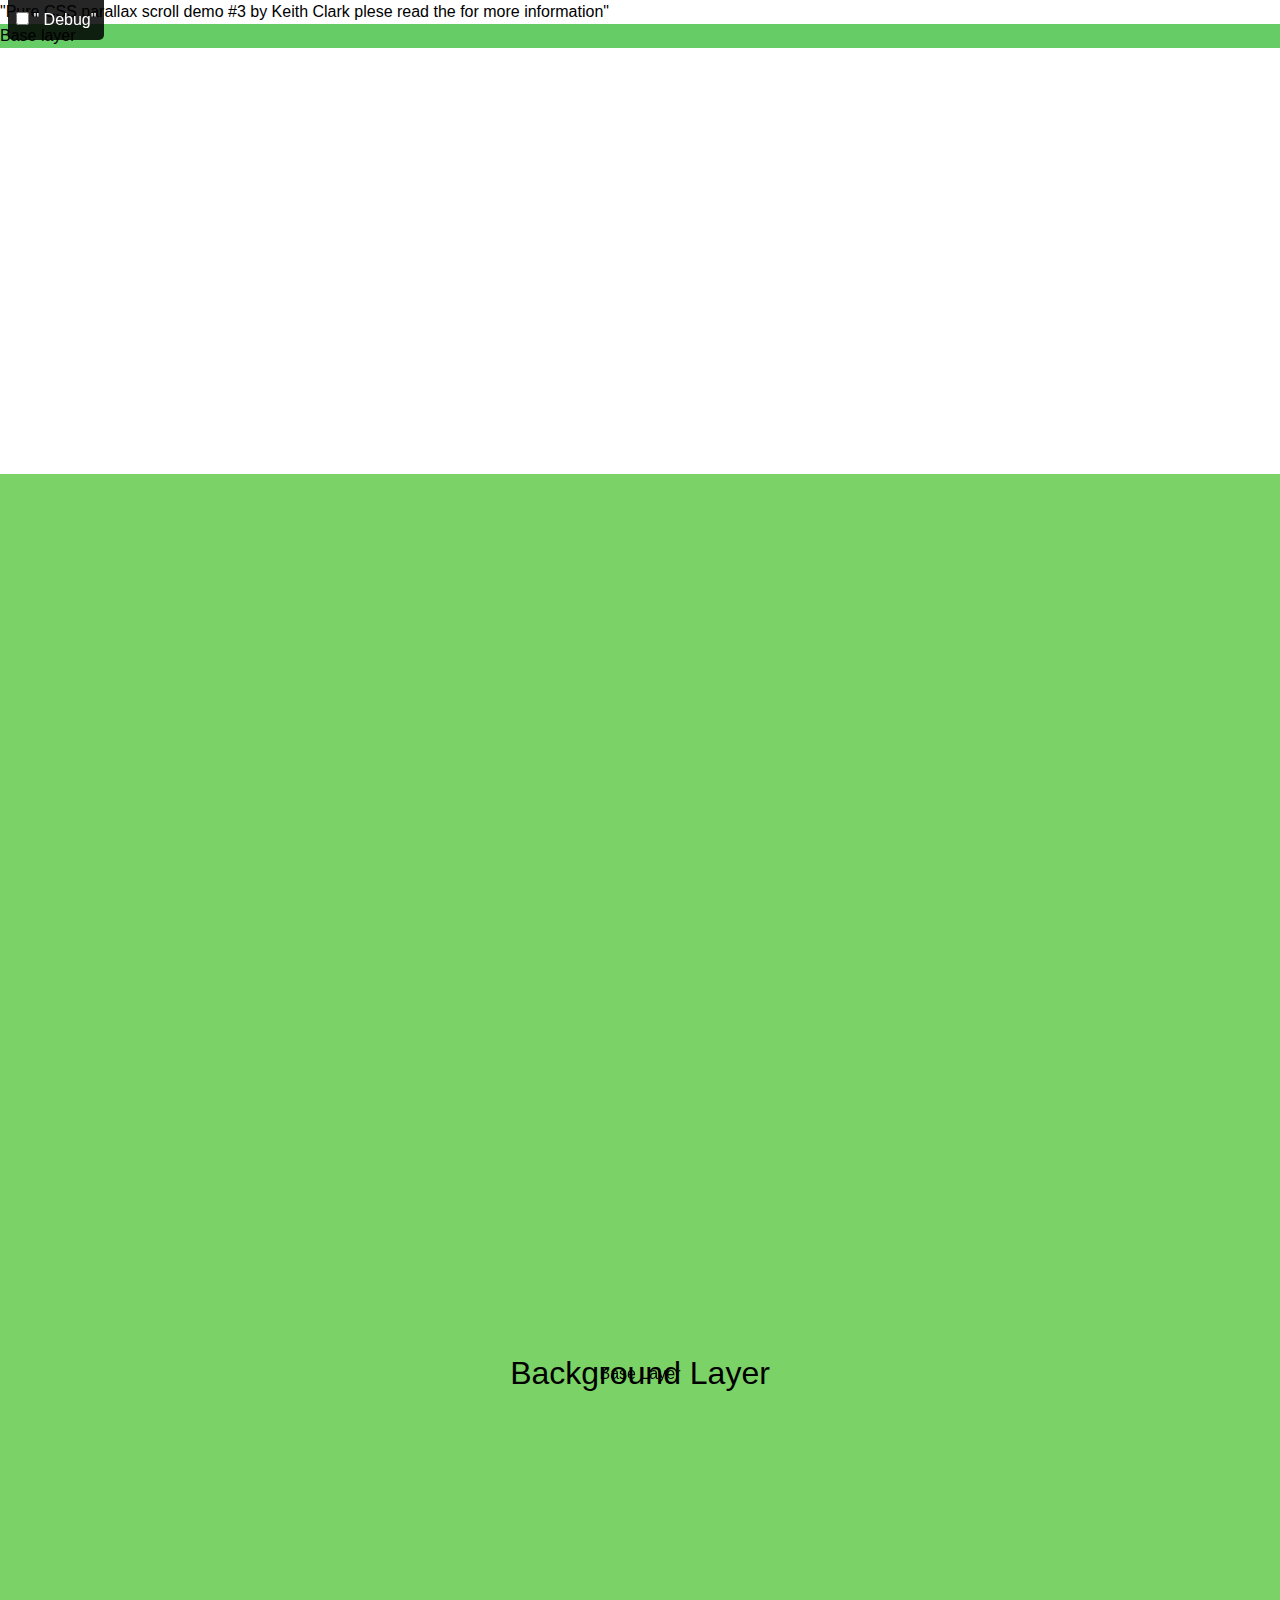
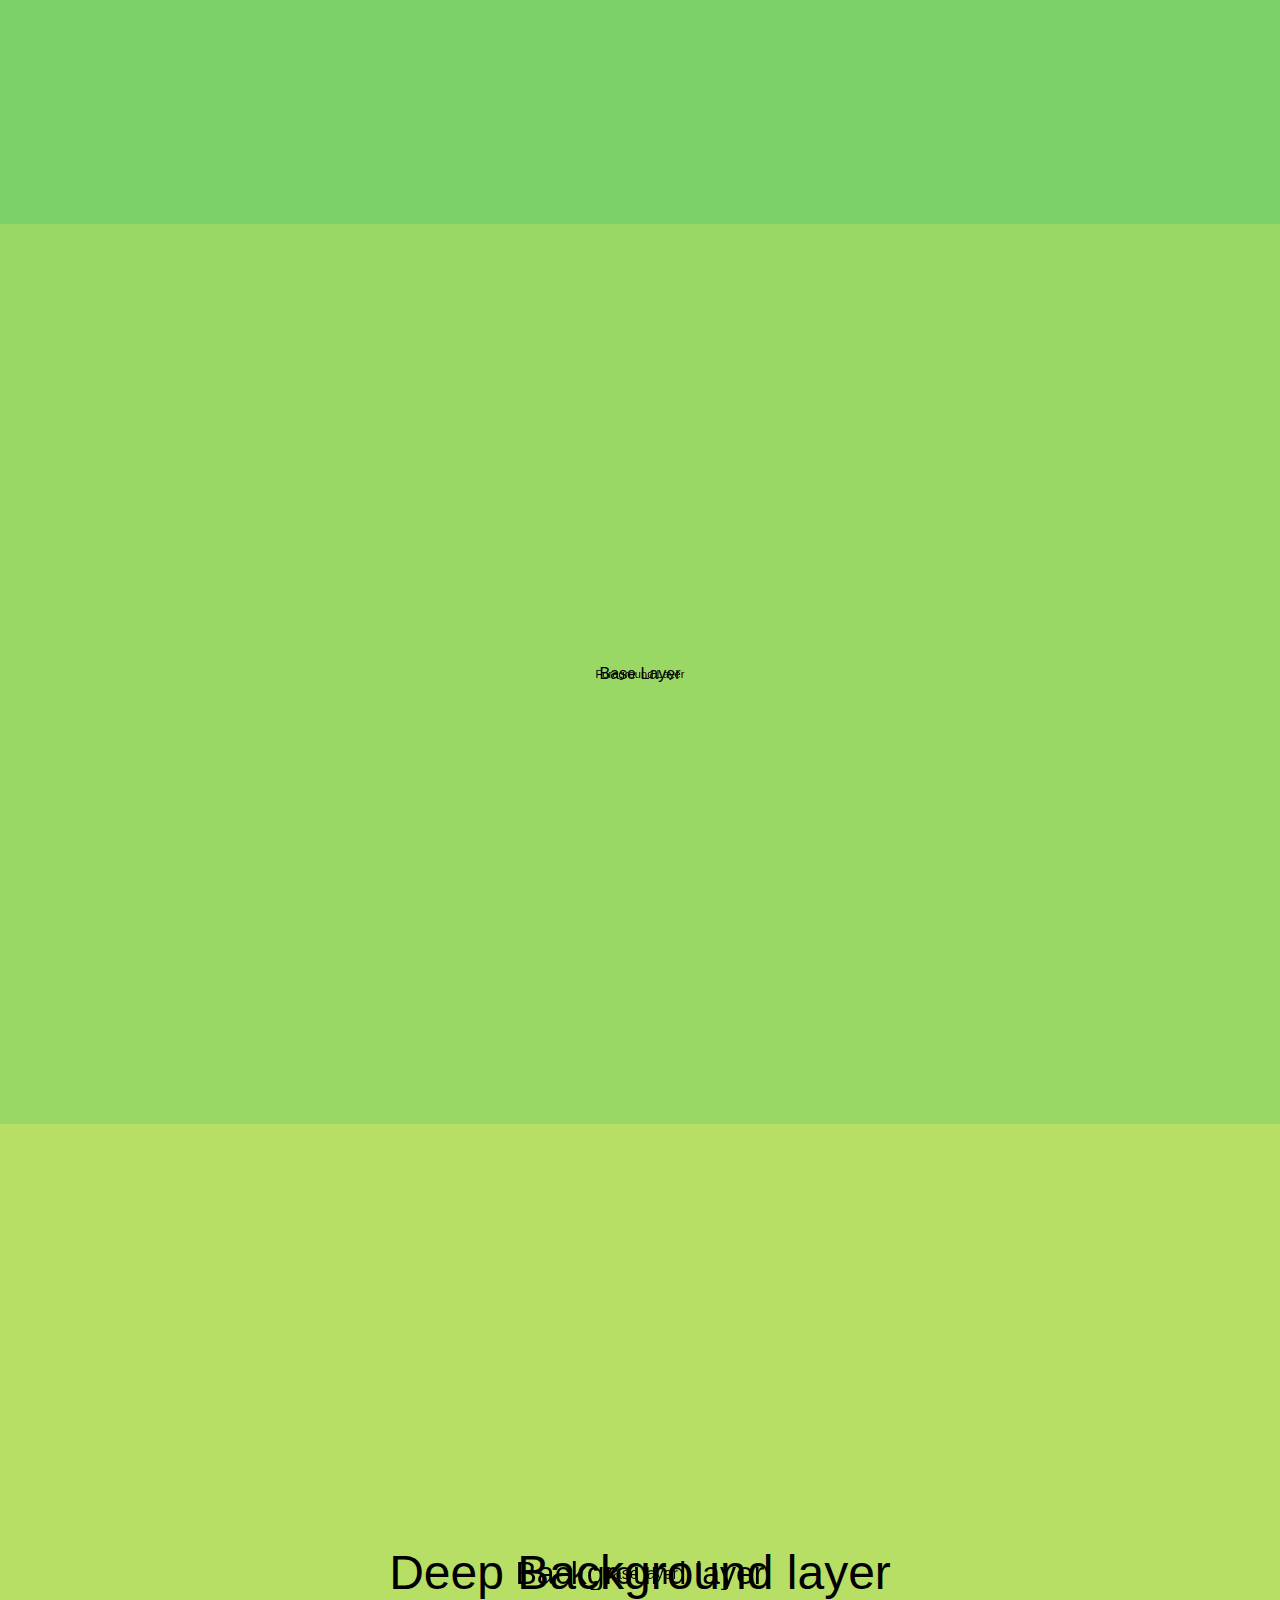
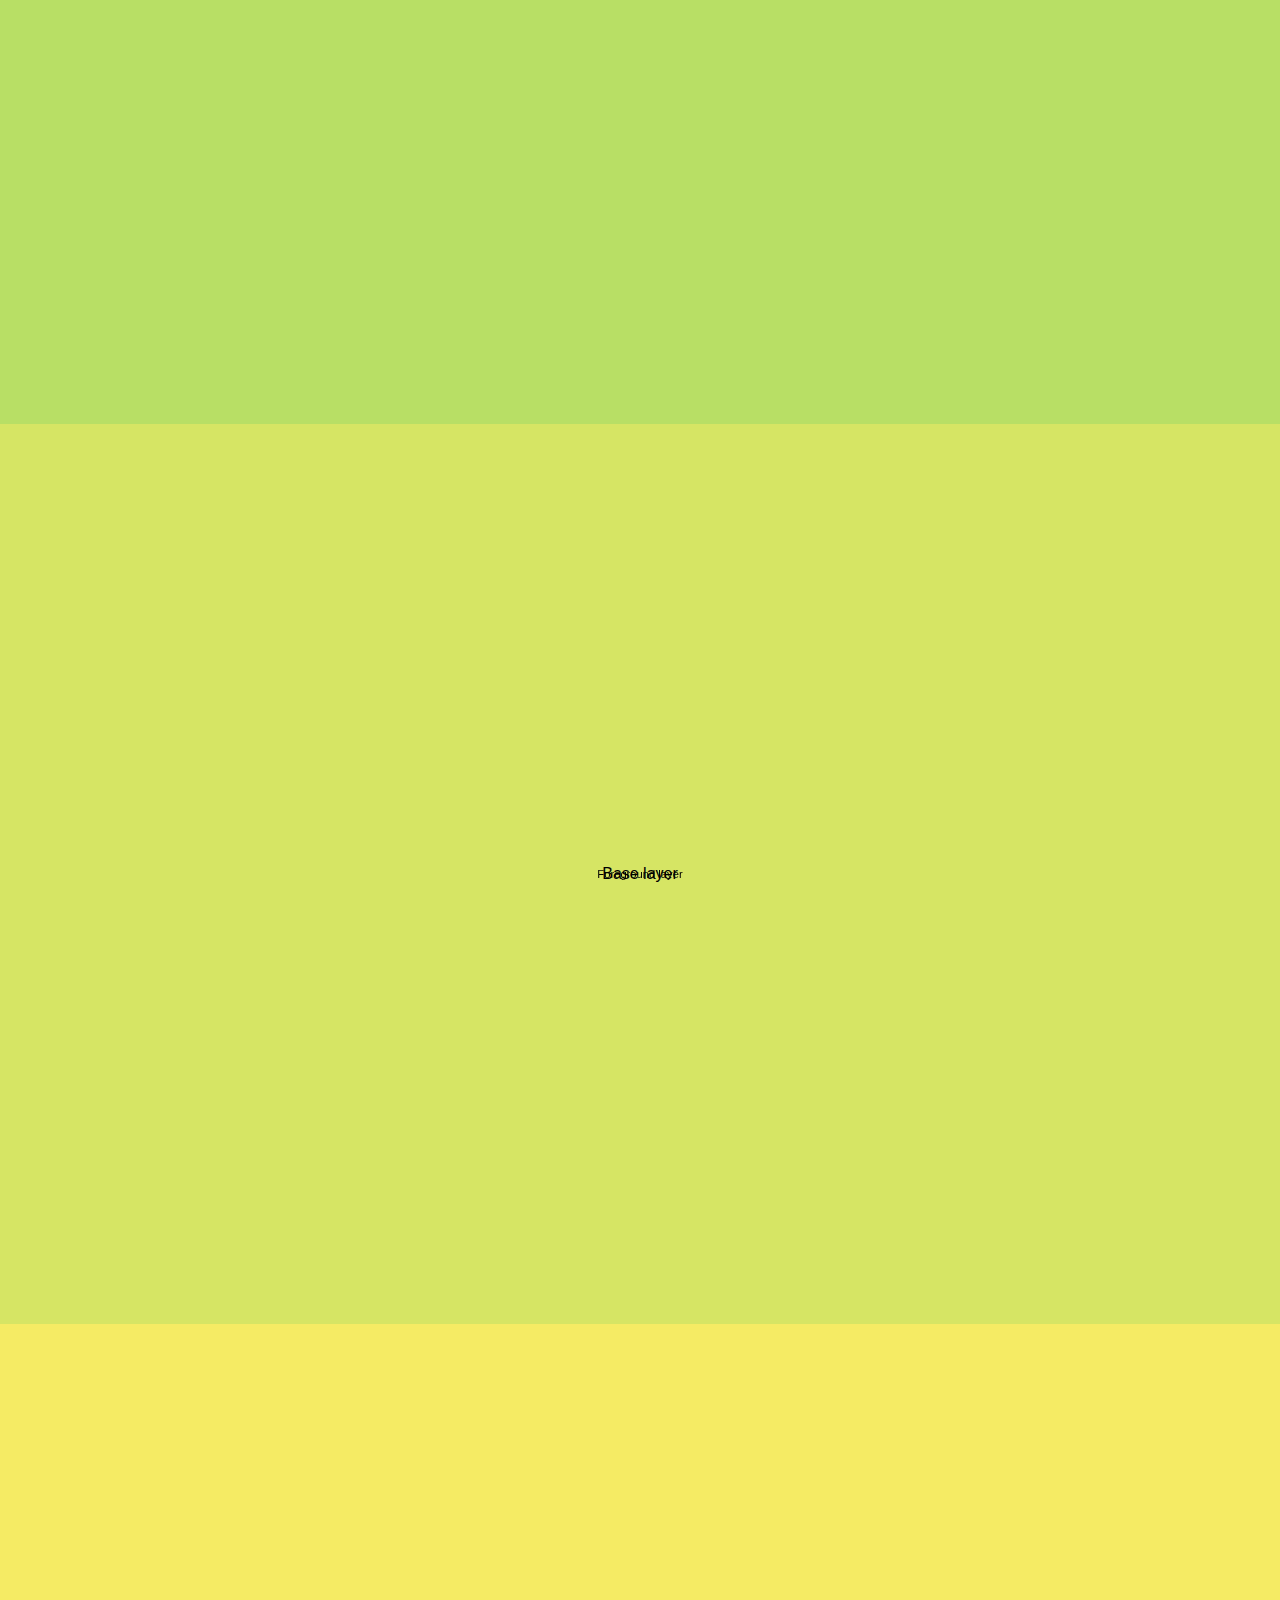
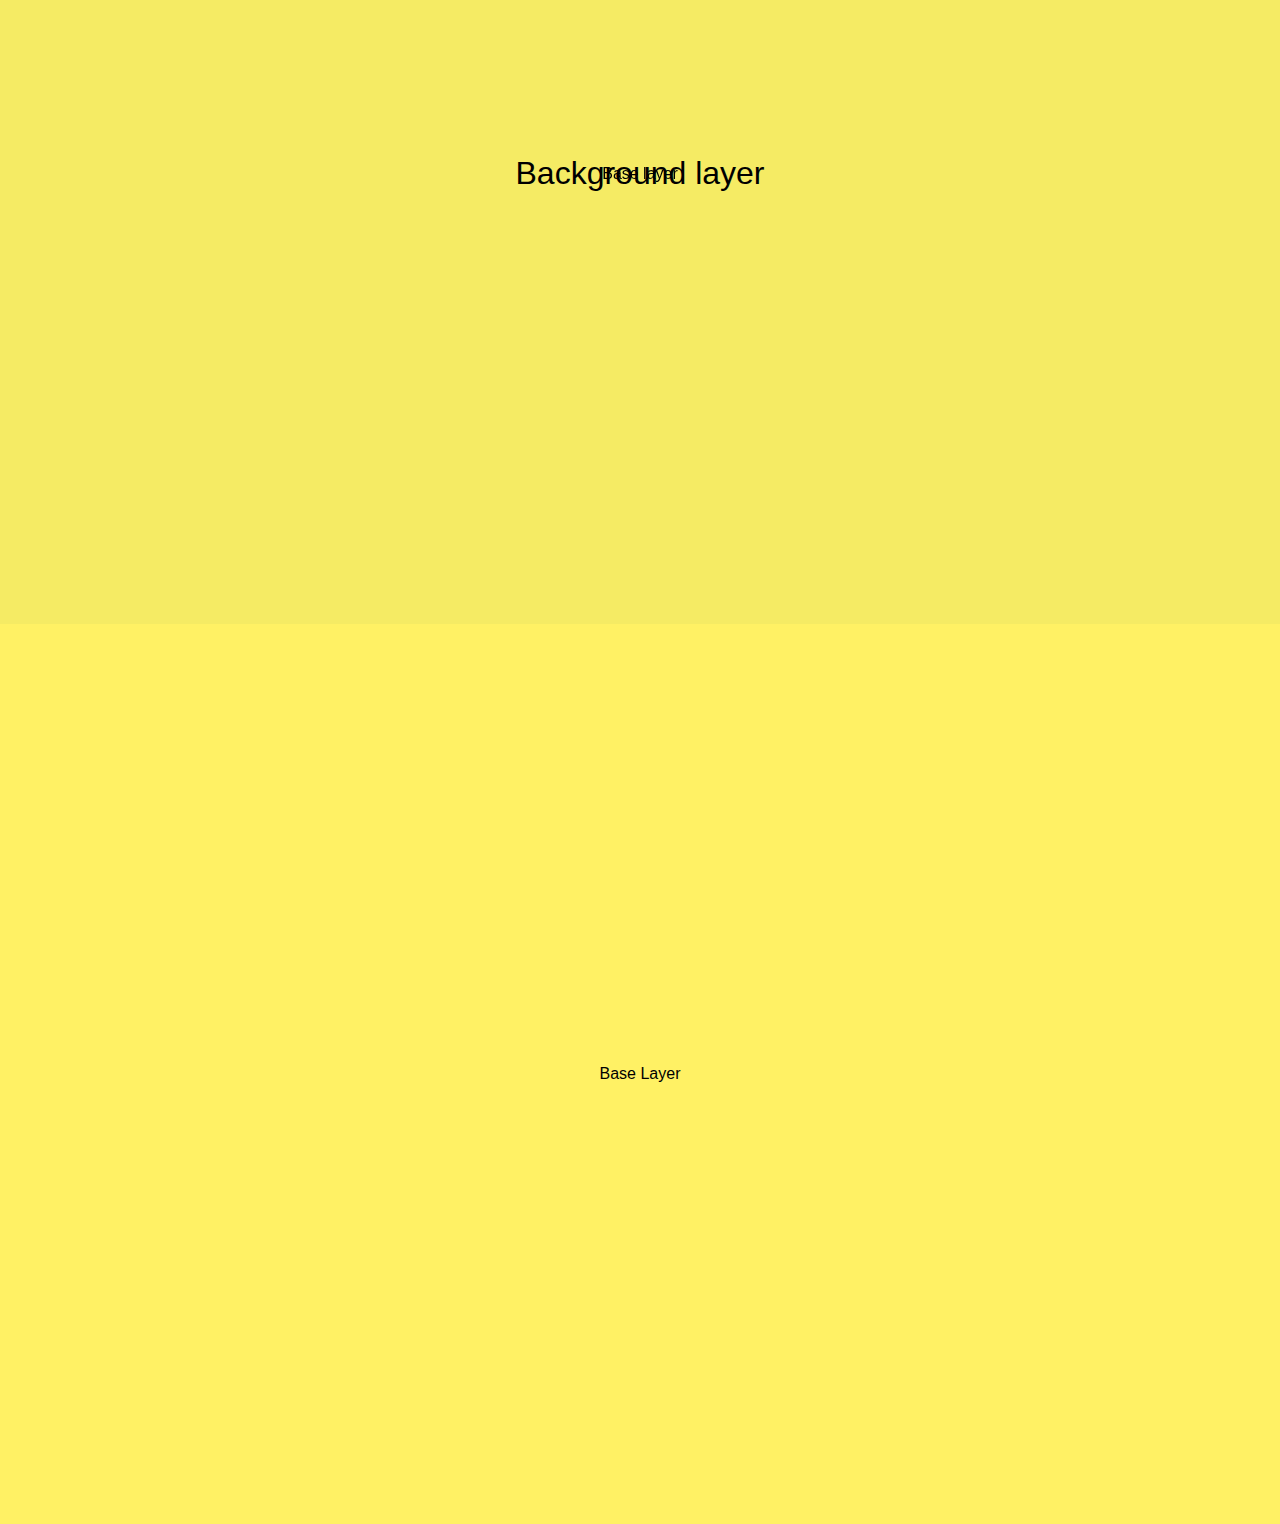
==== index.html @ 5cefb1a2 "First blood!" ====
<!doctype html>
<!-- TODO
-->
<html>
<head>
    <meta charset="utf-8">
    <meta name="viewport" content="width=device-width">
    <title>Parijs-Roubaix</title>
    <link rel="stylesheet" type="text/css" href="main.css">
</head>

<body class="debug-on">
    <div class="debug">
        <label>
            <Input type="checkbox"> " Debug"
        </label>
    </div>
    <div class="demo-info">
        "Pure CSS parallax scroll demo #3 by Keith Clark plese read the for more information"

        </div>    
    <div class="Parallax">
        <div id="group1" class="parallax__group">
            <div class="Parallax__layer parallax__layer--base">
                <div class="Title">Base layer</div>
            </div>
        </div>
        <div id="group2" class="parallax__group">
            <div class="parallax__layer parallax__layer--base">
                <div class="title">Base Layer</div>
            </div>
            <div class="parallax__layer parallax__layer--back">
                <div class="title">Background Layer</div>
            </div>
        </div>
        <div id="group3" class="parallax__group">
            <div class="parallax__layer parallax__layer--fore">
                <div class="title">Foreground Layer</div>
            </div>
            <div class="parallax__layer parallax__layer--base">
                <div class="title">Base Layer</div>
            </div>
        </div>
        <div id="group4" class="parallax__group">
            <div class="parallax__layer parallax__layer--base">
                <div class="title">Base layer</div>
            </div>
            <div class="parallax__layer parallax__layer--back">
                <div class="title">Background layer</div>
            </div>
            <div class="parallax__layer parallax__layer--deep">
                <div class="title">Deep Background layer</div>
            </div>
            
        </div>
        <div id="group5" class="parallax__group">
            <div class="parallax__layer parallax__layer--fore">
                <div class="title">Foreground layer</div>
            </div>
            <div class="parallax__layer parallax__layer--base">
                <div class="title">Base layer</div>
            </div>
        </div>
        <div id="group6" class="parallax__group">
            <div class="parallax__layer parallax__layer--back">
                <div class="title">Background layer</div>
            </div>
            <div class="parallax__layer parallax__layer--base">
                <div class="title">Base layer</div>
            </div>
        </div>
        <div id="group7" class="parallax__group">
            <div class="parallax__layer parallax__layer--base">
                <div class="title">Base Layer</div>
            </div>
        </div>
    </div>
    <script async="" src="//www.google-analytics.com/analytics.js"></script>    
    <script>
        var debugInput = document.querySelector("input");

        function updateDebugState() {
            document.body.classList.toggle('debug-on', debugInput.checked);
        }
        debugInput.addEventListener("click", updateDebugState);
        updateDebugState();
    </script>
</body>

</html>
---- main.css ----
/* Parallax base styles
  --------------------------------------------- */

  .parallax {
    height: 500px; /* fallback for older browsers */
    height: 100vh;
    overflow-x: hidden;
    overflow-y: auto;
    -webkit-perspective: 300px;
    perspective: 300px;
  }

  .parallax__group {
    position: relative;
    height: 500px; /* fallback for older browsers */
    height: 100vh;
    -webkit-transform-style: preserve-3d;
    transform-style: preserve-3d;
  }

  .parallax__layer {
    position: absolute;
    top: 0;
    left: 0;
    right: 0;
    bottom: 0;
  }

  .parallax__layer--fore {
    -webkit-transform: translateZ(90px) scale(.7);
    transform: translateZ(90px) scale(.7);
    z-index: 1;
  }

  .parallax__layer--base {
    -webkit-transform: translateZ(0);
    transform: translateZ(0);
    z-index: 4;
  }

  .parallax__layer--back {
    -webkit-transform: translateZ(-300px) scale(2);
    transform: translateZ(-300px) scale(2);
    z-index: 3;
  }

  .parallax__layer--deep {
    -webkit-transform: translateZ(-600px) scale(3);
    transform: translateZ(-600px) scale(3);
    z-index: 2;
  }


  /* Debugger styles - used to show the effect
  --------------------------------------------- */

  .debug {
    position: fixed;
    top: 0;
    left: .5em;
    z-index: 999;
    background: rgba(0,0,0,.85);
    color: #fff;
    padding: .5em;
    border-radius: 0 0 5px 5px;
  }
  .debug-on .parallax__group {
    -webkit-transform: translate3d(800px, 0, -800px) rotateY(30deg);
    transform: translate3d(700px, 0, -800px) rotateY(30deg);
 }
  .debug-on .parallax__layer {
    box-shadow: 0 0 0 2px #000;
    opacity: 0.9;
  }
  .parallax__group {
    -webkit-transition: -webkit-transform 0.5s;
    transition: transform 0.5s;
  }


  /* demo styles
  --------------------------------------------- */

  body, html {
    overflow: hidden;
  }

  body {
    font: 100% / 1.5 Arial;
  }

  * {
    margin:0;
    padding:0;
  }

  .parallax {
    font-size: 200%;
  }

   /* centre the content in the parallax layers */
  .title {
    text-align: center;
    position: absolute;
    left: 50%;
    top: 50%;
    -webkit-transform: translate(-50%, -50%);
    transform: translate(-50%, -50%);
  }



  /* style the groups
  --------------------------------------------- */

  #group1 {
    z-index: 5; /* slide over group 2 */
  }
  #group1 .parallax__layer--base {
    background: rgb(102,204,102);
  }

  #group2 {
    z-index: 3; /* slide under groups 1 and 3 */
  }
  #group2 .parallax__layer--back {
    background: rgb(123,210,102);
  }

  #group3 {
    z-index: 4; /* slide over group 2 and 4 */
  }
  #group3 .parallax__layer--base {
    background: rgb(153,216,101);
  }

  #group4 {
    z-index: 2; /* slide under group 3 and 5 */
  }
  #group4 .parallax__layer--deep {
    background: rgb(184,223,101);
  }

  #group5 {
    z-index: 3; /* slide over group 4 and 6 */
  }
  #group5 .parallax__layer--base {
    background: rgb(214,229,100);
  }

  #group6 {
    z-index: 2; /* slide under group 5 and 7 */
  }
  #group6 .parallax__layer--back {
    background: rgb(245,235,100);
  }

  #group7 {
    z-index: 3; /* slide over group 7 */
  }
  #group7 .parallax__layer--base {
    background: rgb(255,241,100);
  }


  /* misc
  --------------------------------------------- */
  .demo__info {
    position: absolute;
    z-index:100;
    bottom: 1vh;
    top: auto;
    font-size:80%;
    text-align:center;
    width: 100%;
  }
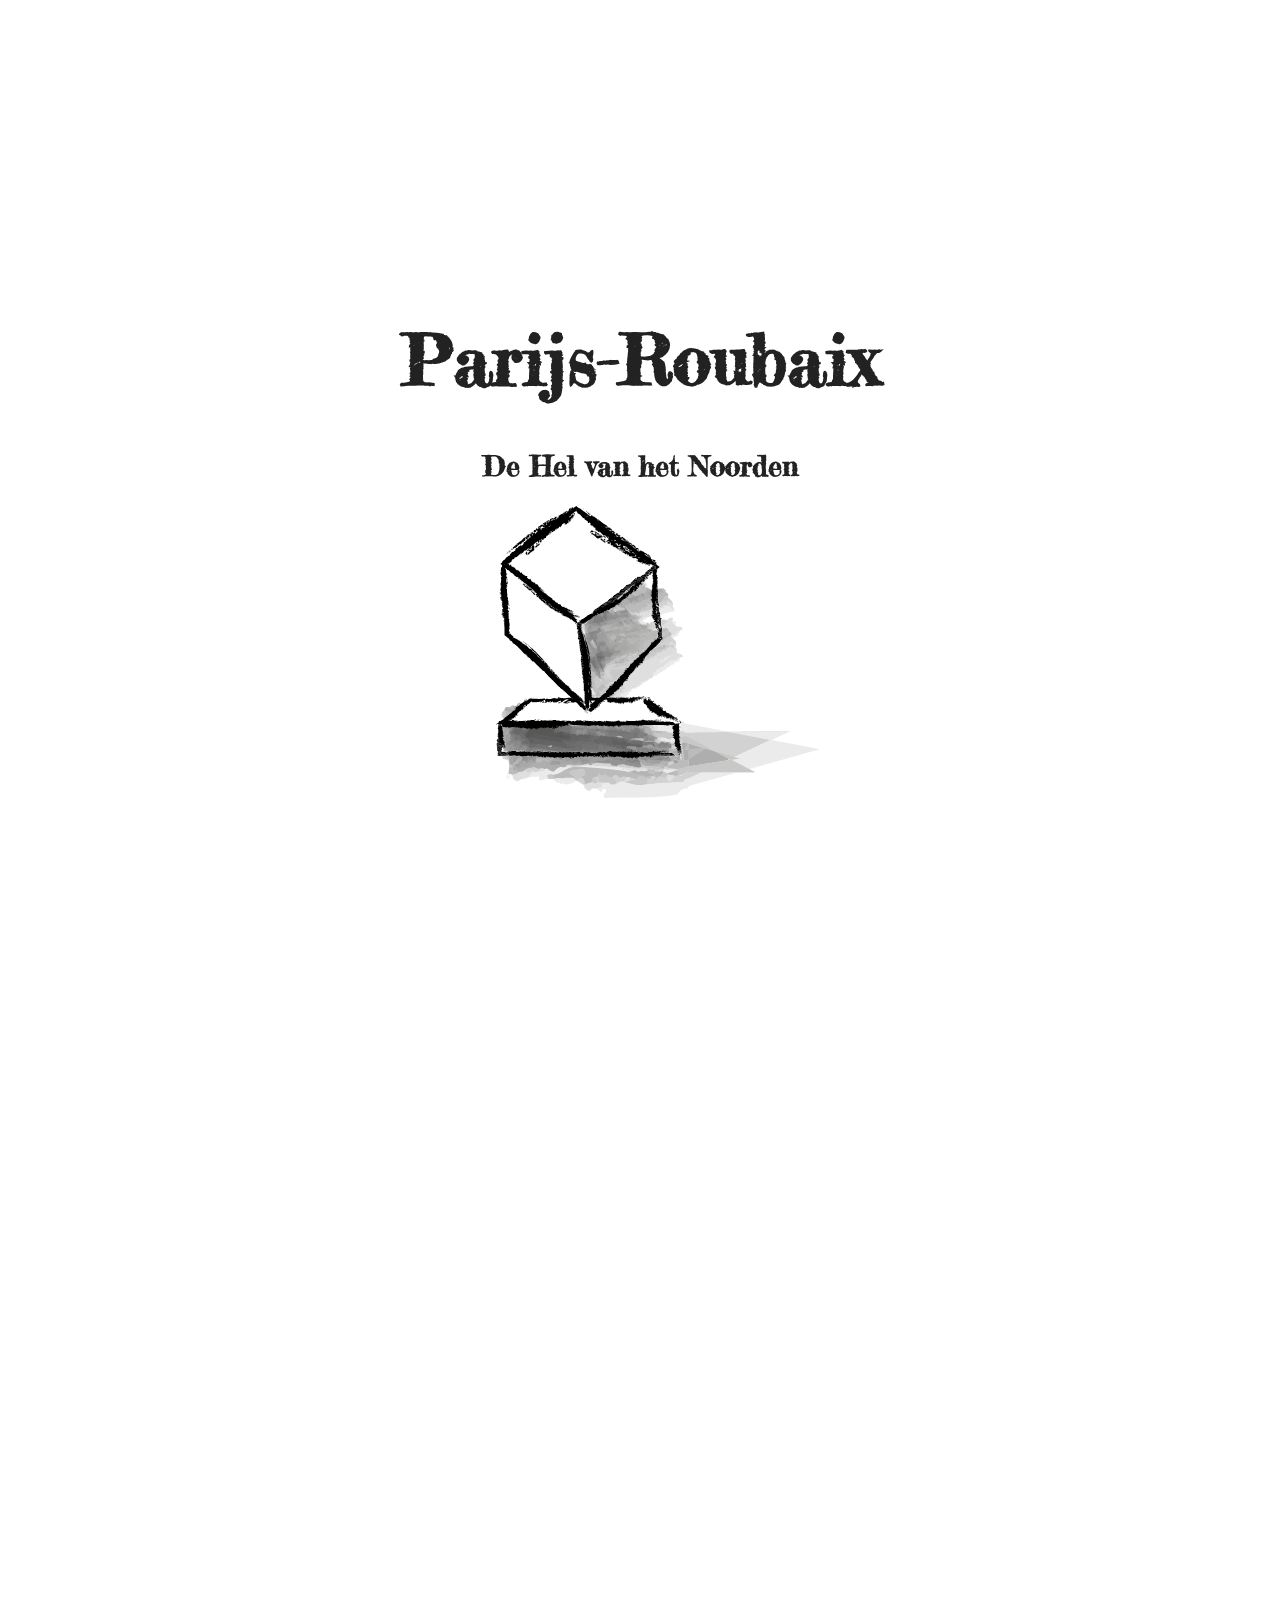
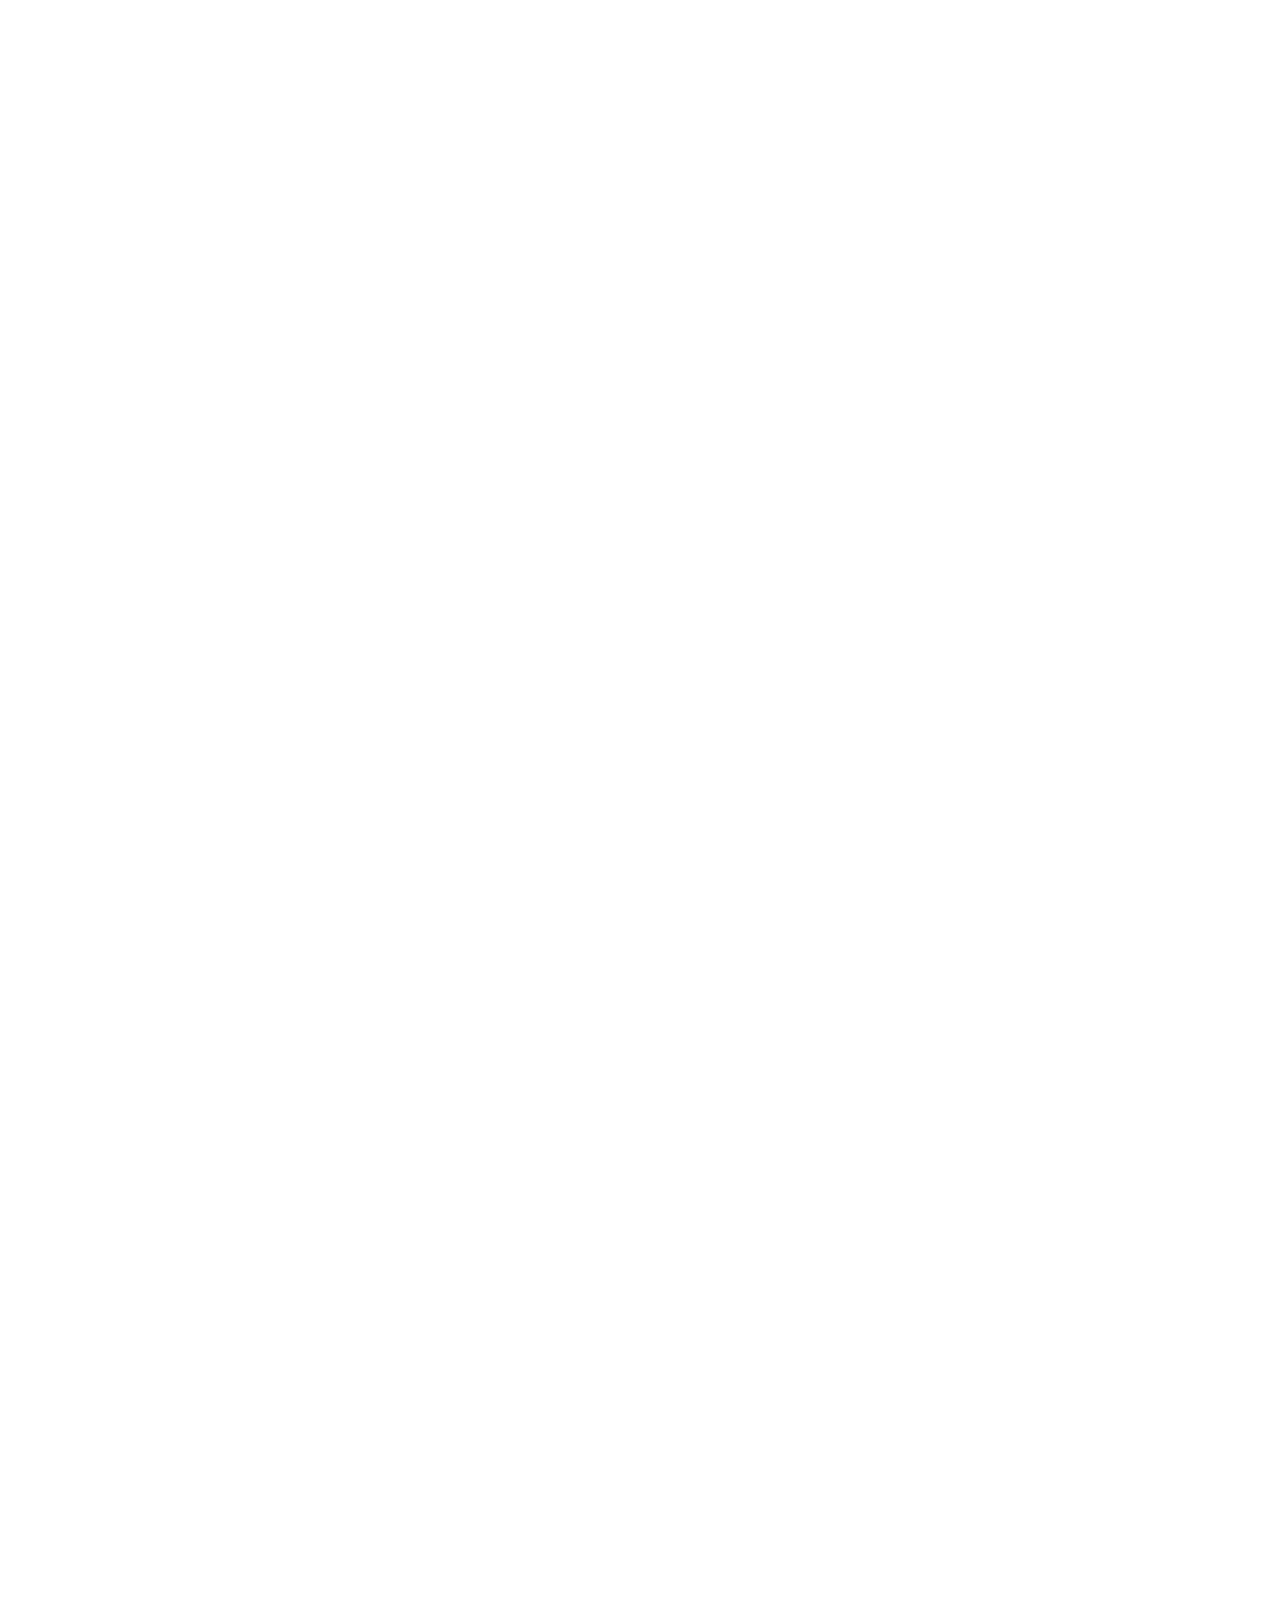
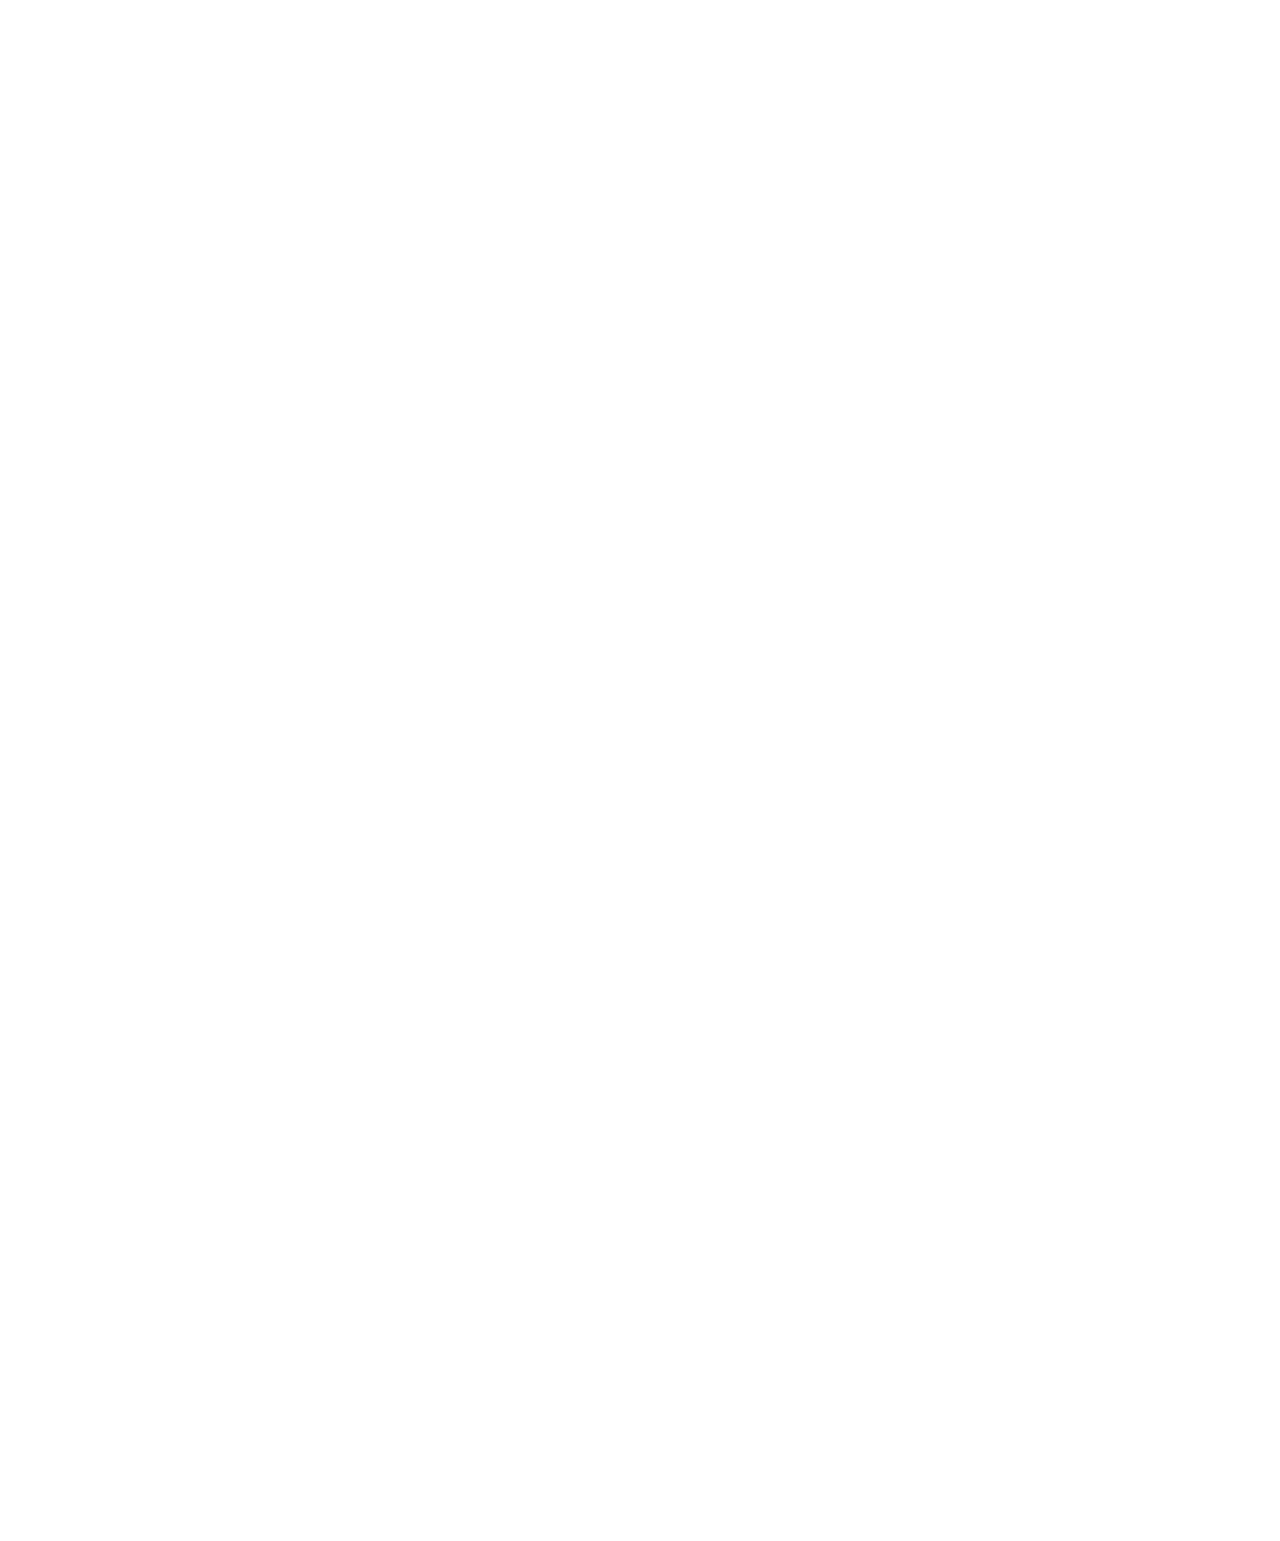
==== commit 6a0fd8e8: "Removed old index files and changes parrallex image to absolute." ====
--- a/index.html
+++ b/index.html
@@ -2,6 +2,7 @@
 <!-- TODO
 -->
 <html>
+
 <head>
     <meta charset="utf-8">
     <meta name="viewport" content="width=device-width">
@@ -9,82 +10,40 @@
     <link rel="stylesheet" type="text/css" href="main.css">
 </head>
 
-<body class="debug-on">
-    <div class="debug">
-        <label>
-            <Input type="checkbox"> " Debug"
-        </label>
+<body>
+
+    <div id="title" class="slide header">
+        <h1>Parijs-Roubaix</h1>
+        <h2>De Hel van het Noorden</h2>
+        <img src="images/prijs2.png" alt="prijs">
     </div>
-    <div class="demo-info">
-        "Pure CSS parallax scroll demo #3 by Keith Clark plese read the for more information"
 
-        </div>    
-    <div class="Parallax">
-        <div id="group1" class="parallax__group">
-            <div class="Parallax__layer parallax__layer--base">
-                <div class="Title">Base layer</div>
-            </div>
-        </div>
-        <div id="group2" class="parallax__group">
-            <div class="parallax__layer parallax__layer--base">
-                <div class="title">Base Layer</div>
-            </div>
-            <div class="parallax__layer parallax__layer--back">
-                <div class="title">Background Layer</div>
-            </div>
-        </div>
-        <div id="group3" class="parallax__group">
-            <div class="parallax__layer parallax__layer--fore">
-                <div class="title">Foreground Layer</div>
-            </div>
-            <div class="parallax__layer parallax__layer--base">
-                <div class="title">Base Layer</div>
-            </div>
-        </div>
-        <div id="group4" class="parallax__group">
-            <div class="parallax__layer parallax__layer--base">
-                <div class="title">Base layer</div>
-            </div>
-            <div class="parallax__layer parallax__layer--back">
-                <div class="title">Background layer</div>
-            </div>
-            <div class="parallax__layer parallax__layer--deep">
-                <div class="title">Deep Background layer</div>
-            </div>
-            
-        </div>
-        <div id="group5" class="parallax__group">
-            <div class="parallax__layer parallax__layer--fore">
-                <div class="title">Foreground layer</div>
-            </div>
-            <div class="parallax__layer parallax__layer--base">
-                <div class="title">Base layer</div>
-            </div>
-        </div>
-        <div id="group6" class="parallax__group">
-            <div class="parallax__layer parallax__layer--back">
-                <div class="title">Background layer</div>
-            </div>
-            <div class="parallax__layer parallax__layer--base">
-                <div class="title">Base layer</div>
-            </div>
-        </div>
-        <div id="group7" class="parallax__group">
-            <div class="parallax__layer parallax__layer--base">
-                <div class="title">Base Layer</div>
-            </div>
+    <div id="slide1" class="slide">
+        <div class="title">
+            <h1>Intro</h1>
+            <p>POEP POEP POEP POEP</p>
+            <img src="images/wielrenner.png" alt="Wielrenner">
         </div>
     </div>
-    <script async="" src="//www.google-analytics.com/analytics.js"></script>    
-    <script>
-        var debugInput = document.querySelector("input");
 
-        function updateDebugState() {
-            document.body.classList.toggle('debug-on', debugInput.checked);
-        }
-        debugInput.addEventListener("click", updateDebugState);
-        updateDebugState();
-    </script>
+    <div id="slide2" class="slide">
+        <div class="title">
+            <h1>Slide 2</h1>
+            <p>De Hel, om gek van te worden! </p>
+        </div>
+        <img src="images/achtergrond.png" alt="achtergrond">
+    </div>
+
+    <div id="slide3" class="slide">
+        <div class="title">
+            <h1>Slide 3</h1>
+            <p>Lorem ipsum dolor sit amet, in velit iudico mandamus sit, persius dolorum in per, postulant mnesarchum cu nam. Malis movet ornatus id vim, feugait detracto est ea, eam eruditi conceptam in. Ne sit explicari interesset. Labores perpetua cum at. Id viris docendi denique vim.</p>
+        </div>
+    </div>
+
+    <div id="slide4" class="slide header">
+        <h1>The End</h1>
+    </div>
 </body>
 
-</html>+</html>
--- a/main.css
+++ b/main.css
@@ -1,177 +1,117 @@
- /* Parallax base styles
-  --------------------------------------------- */
+@import url(https://fonts.googleapis.com/css?family=Fredericka+the+Great);
 
-  .parallax {
-    height: 500px; /* fallback for older browsers */
-    height: 100vh;
-    overflow-x: hidden;
-    overflow-y: auto;
-    -webkit-perspective: 300px;
-    perspective: 300px;
-  }
+html {
+  height: 100%;
+  overflow: hidden;
+}
 
-  .parallax__group {
-    position: relative;
-    height: 500px; /* fallback for older browsers */
-    height: 100vh;
-    -webkit-transform-style: preserve-3d;
-    transform-style: preserve-3d;
-  }
+body {
+  margin:0;
+  padding:0;
+    perspective: 1px;
+	transform-style: preserve-3d;
+  height: 100%;
+  overflow-y: scroll;
+  overflow-x: hidden;
+  font-family: 'Fredericka the Great', cursive;
+}
 
-  .parallax__layer {
-    position: absolute;
-    top: 0;
-    left: 0;
-    right: 0;
-    bottom: 0;
-  }
+h1 {
+   font-size: 250%;
+}
 
-  .parallax__layer--fore {
-    -webkit-transform: translateZ(90px) scale(.7);
-    transform: translateZ(90px) scale(.7);
-    z-index: 1;
-  }
+h2 {
+   font-size: 100%;
+}
 
-  .parallax__layer--base {
-    -webkit-transform: translateZ(0);
-    transform: translateZ(0);
-    z-index: 4;
-  }
+p {
+  font-size: 100%;
+  line-height: 100%;
+  color: black;
+}
 
-  .parallax__layer--back {
-    -webkit-transform: translateZ(-300px) scale(2);
-    transform: translateZ(-300px) scale(2);
-    z-index: 3;
-  }
+.slide {
+  position: relative;
+  padding: 30vh 10%;
+  min-height:100vh;
+  width: 100vw;
+  box-sizing: border-box;
+    transform-style: inherit;
+}
 
-  .parallax__layer--deep {
-    -webkit-transform: translateZ(-600px) scale(3);
-    transform: translateZ(-600px) scale(3);
-    z-index: 2;
-  }
+img.sliding {
+  position: absolute;
+  top: 50%;
+  left: 50%;
+  width: auto;
+  height: auto;
+  transform: translateZ(.25px) scale(.75) translateX(-94%) translateY(-100%) rotate(2deg);
+  padding: 1px;
+  border-radius: 0px;
+  background: transparant;
+  box-shadow: 0 0 0px rgba(0, 0, 0, .7);
+}
 
+img.sliding:last-of-type {
+  transform: translateZ(.4px) scale(.5) translateX(-104%) translateY(-40%) rotate(0deg);
+}
 
-  /* Debugger styles - used to show the effect
-  --------------------------------------------- */
+.slide:before {
+  content: "";
+  position: absolute;
+  top: 0;
+  bottom: 0;
+  left:0;
+  right:0;
+}
 
-  .debug {
-    position: fixed;
-    top: 0;
-    left: .5em;
-    z-index: 999;
-    background: rgba(0,0,0,.85);
-    color: #fff;
-    padding: .5em;
-    border-radius: 0 0 5px 5px;
-  }
-  .debug-on .parallax__group {
-    -webkit-transform: translate3d(800px, 0, -800px) rotateY(30deg);
-    transform: translate3d(700px, 0, -800px) rotateY(30deg);
- }
-  .debug-on .parallax__layer {
-    box-shadow: 0 0 0 2px #000;
-    opacity: 0.9;
-  }
-  .parallax__group {
-    -webkit-transition: -webkit-transform 0.5s;
-    transition: transform 0.5s;
-  }
+.title {
+  width: 30%;
+  padding: 1%;
+  border-radius: 8px;
+  background: white;
+  box-shadow: 0 0 0px rgba(0, 0, 0, .7);
+}
 
+.slide:nth-child(2n) .title {
+  margin-left: auto;
+  margin-right: 0;
+}
 
-  /* demo styles
-  --------------------------------------------- */
+.slide:nth-child(2n+1) .title {
+  margin-left: auto;
+  margin-right: 0;
+}
 
-  body, html {
-    overflow: hidden;
-  }
+.slide, .slide:before {
+    background: 50% 50% / cover;
+}
 
-  body {
-    font: 100% / 1.5 Arial;
-  }
+.header {
+  text-align: center;
+  font-size: 175%;
+  color: #222;
+}
 
-  * {
-    margin:0;
-    padding:0;
-  }
+#title {
+   background-attachment: fixed;
+}
 
-  .parallax {
-    font-size: 200%;
-  }
+#slide1:before {
+  transform: translateZ(-1px) scale(2);
+  z-index:-60;
+}
 
-   /* centre the content in the parallax layers */
-  .title {
-    text-align: center;
-    position: absolute;
-    left: 50%;
-    top: 50%;
-    -webkit-transform: translate(-50%, -50%);
-    transform: translate(-50%, -50%);
-  }
+#slide2 {
+  background-attachment: fixed;
+}
 
+#slide3:before {
+  background-image: url("http://www.groentenenfruit.nl/binaries/content/gallery/facebility/veggipedia/elstar2.jpg");
+  transform: translateZ(-1px) scale(2);
+  z-index:-1;
+}
 
-
-  /* style the groups
-  --------------------------------------------- */
-
-  #group1 {
-    z-index: 5; /* slide over group 2 */
-  }
-  #group1 .parallax__layer--base {
-    background: rgb(102,204,102);
-  }
-
-  #group2 {
-    z-index: 3; /* slide under groups 1 and 3 */
-  }
-  #group2 .parallax__layer--back {
-    background: rgb(123,210,102);
-  }
-
-  #group3 {
-    z-index: 4; /* slide over group 2 and 4 */
-  }
-  #group3 .parallax__layer--base {
-    background: rgb(153,216,101);
-  }
-
-  #group4 {
-    z-index: 2; /* slide under group 3 and 5 */
-  }
-  #group4 .parallax__layer--deep {
-    background: rgb(184,223,101);
-  }
-
-  #group5 {
-    z-index: 3; /* slide over group 4 and 6 */
-  }
-  #group5 .parallax__layer--base {
-    background: rgb(214,229,100);
-  }
-
-  #group6 {
-    z-index: 2; /* slide under group 5 and 7 */
-  }
-  #group6 .parallax__layer--back {
-    background: rgb(245,235,100);
-  }
-
-  #group7 {
-    z-index: 3; /* slide over group 7 */
-  }
-  #group7 .parallax__layer--base {
-    background: rgb(255,241,100);
-  }
-
-
-  /* misc
-  --------------------------------------------- */
-  .demo__info {
-    position: absolute;
-    z-index:100;
-    bottom: 1vh;
-    top: auto;
-    font-size:80%;
-    text-align:center;
-    width: 100%;
-  }
-
+#slide4 {
+  background: white;
+}
